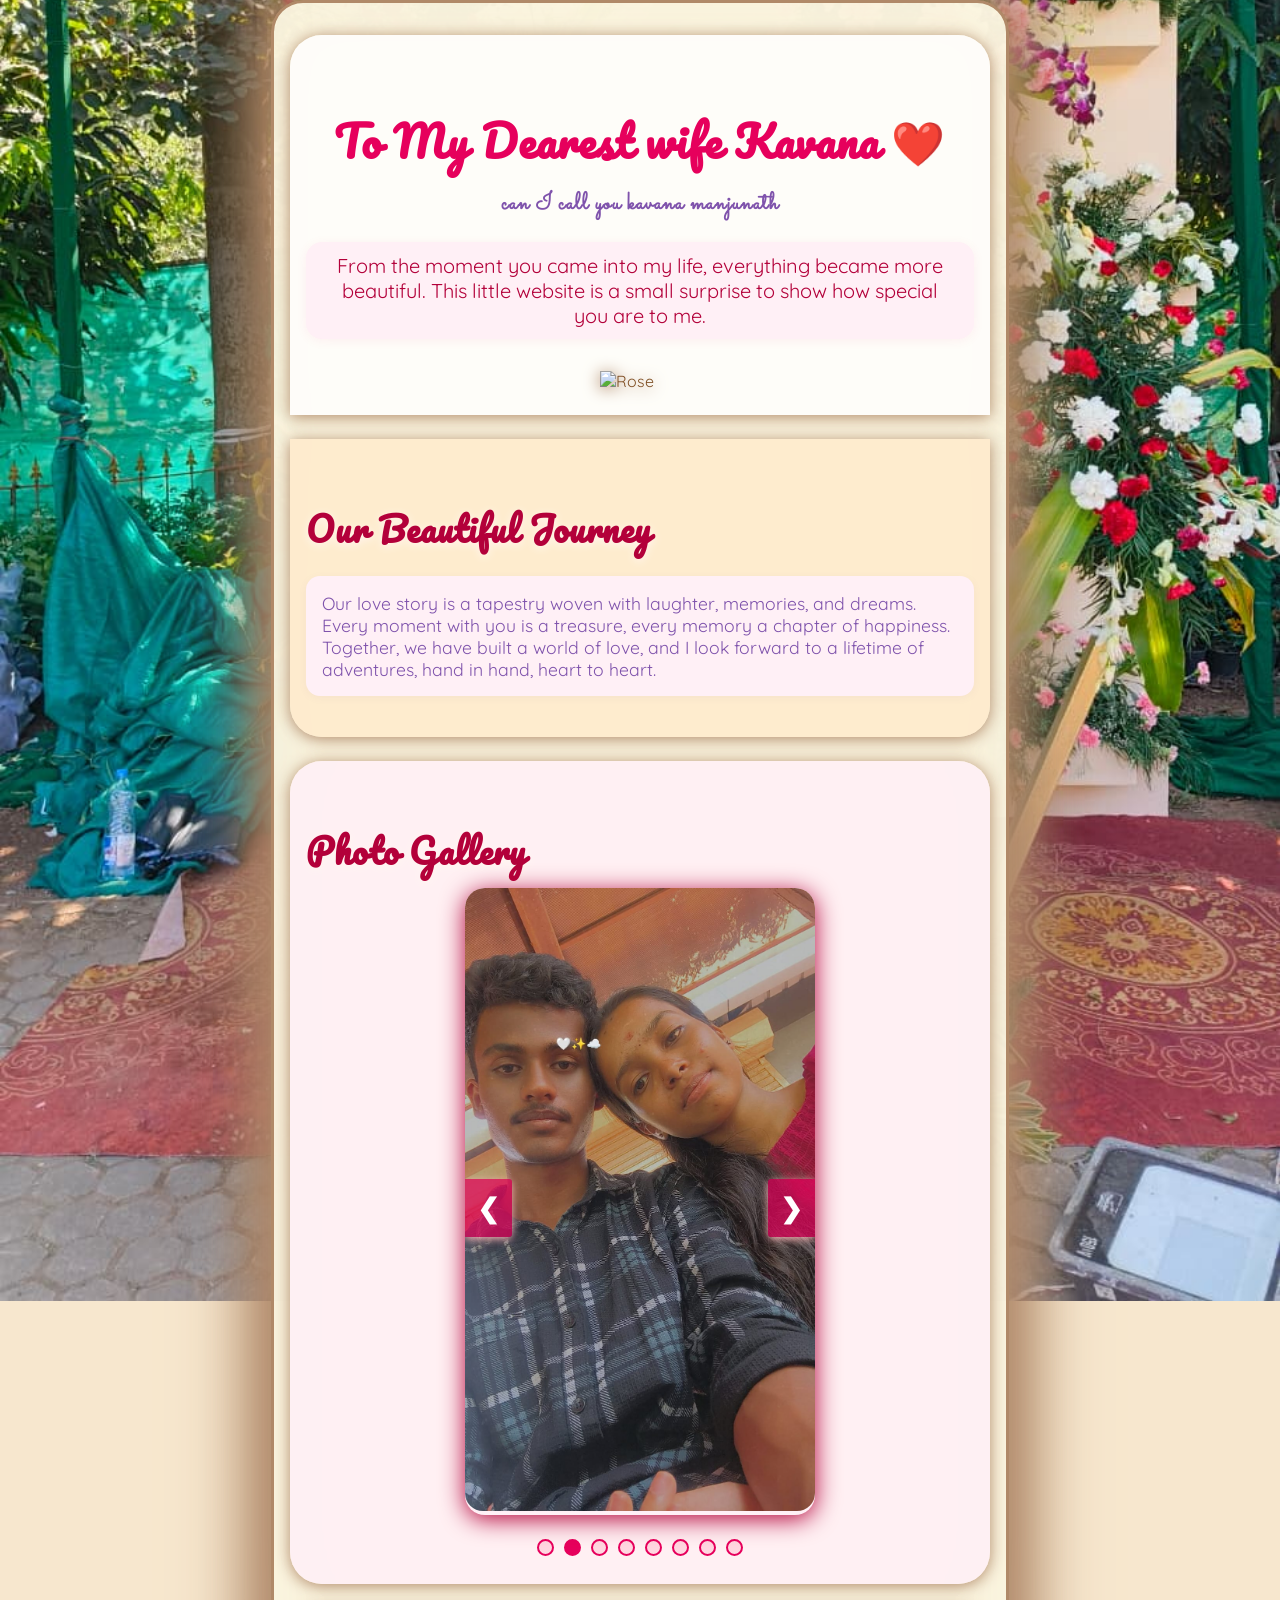
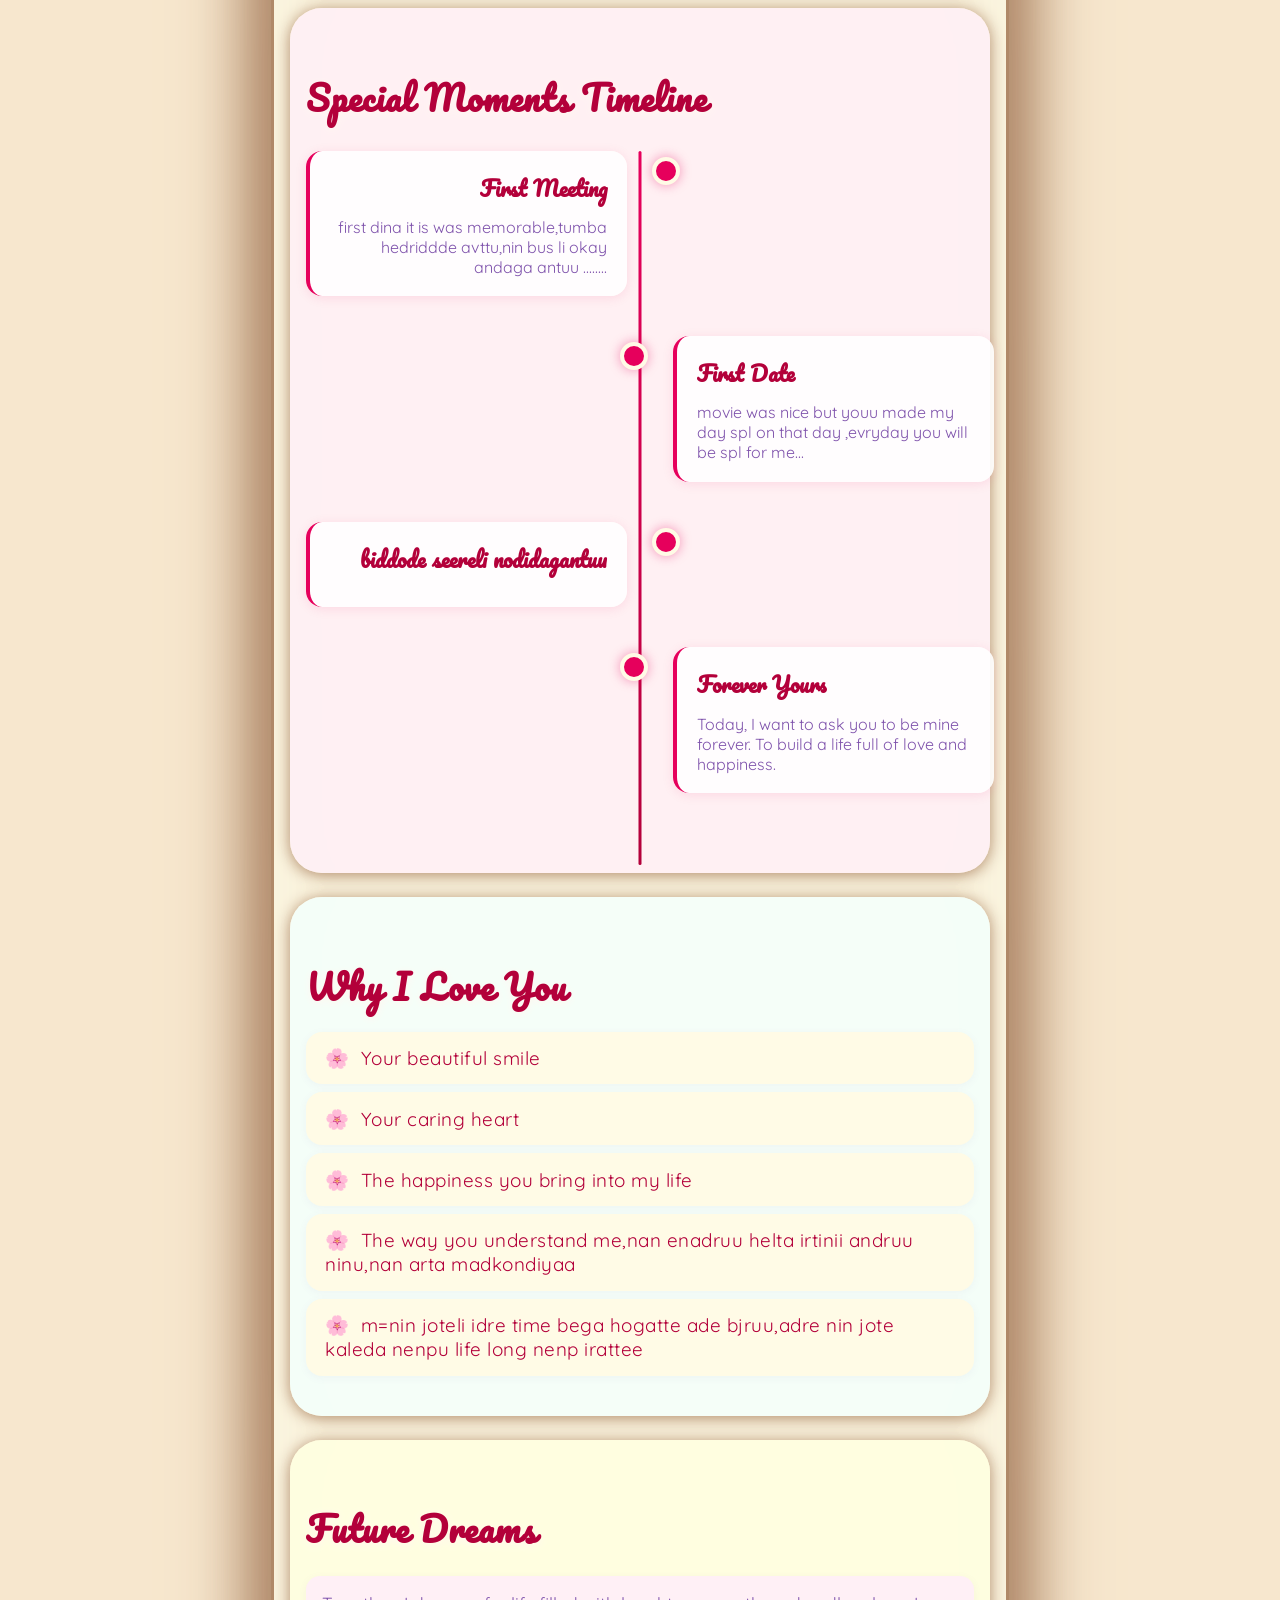
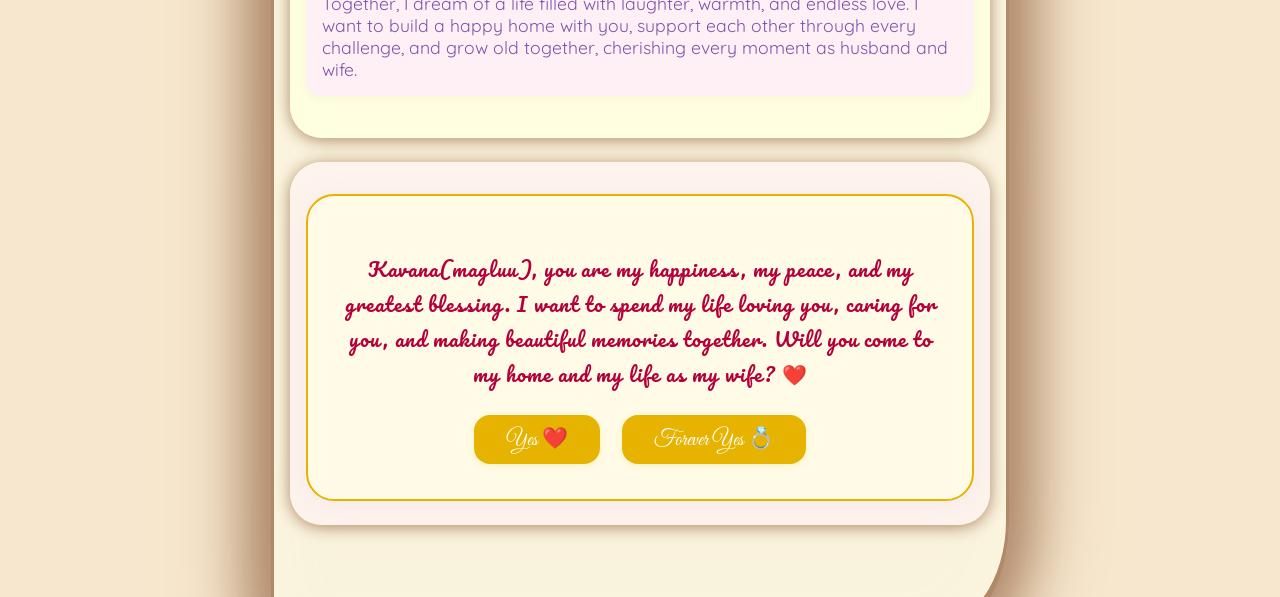
==== index.html @ 08000084 "Update project structure and complete TODO tasks" ====
<!DOCTYPE html>
<html lang="en">
<head>
  <meta charset="UTF-8" />
  <meta name="viewport" content="width=device-width, initial-scale=1.0" />
  <title>To My Dearest Wife Kavana ❤️</title>
  <link rel="stylesheet" href="style.css" />
  <link href="https://fonts.googleapis.com/css2?family=Great+Vibes&family=Montserrat:wght@400;700&family=Pacifico&family=Sacramento&family=Quicksand:wght@400;700&display=swap" rel="stylesheet">
</head>
<body>
  <div class="hearts-bg"></div>
  <main class="burnt-letter">
    <section class="hero">
      <h1><span class="rainbow-text">To My Dearest wife Kavana <span class="heart">❤️</span></span><br><span class="subtitle">can I call you kavana manjunath</span></h1>
      <p class="welcome">From the moment you came into my life, everything became more beautiful. This little website is a small surprise to show how special you are to me.</p>
      <img class="rose-deco" src="https://upload.wikimedia.org/wikipedia/commons/0/08/Red_rose.png" alt="Rose" />
    </section>
    <section class="story">
      <h2>Our Beautiful Journey</h2>
      <p>Our love story is a tapestry woven with laughter, memories, and dreams. Every moment with you is a treasure, every memory a chapter of happiness. Together, we have built a world of love, and I look forward to a lifetime of adventures, hand in hand, heart to heart.</p>
    </section>
    <section class="gallery">
      <h2>Photo Gallery</h2>
      <div class="slideshow-container">
        <div class="slide fade">
          <img src="1.jpeg" alt="Photo Memory 1" style="width:100%; height:auto; object-fit:cover; border-radius:18px;" />
        </div>
        <div class="slide fade">
          <img src="WhatsApp Image 2026-02-06 at 16.23.05.jpeg" alt="Photo Memory 2" style="width:100%; height:auto; object-fit:cover; border-radius:18px;" />
        </div>
        <div class="slide fade">
          <img src="WhatsApp Image 2026-02-06 at 16.24.10.jpeg" alt="Photo Memory 3" style="width:100%; height:auto; object-fit:cover; border-radius:18px;" />
        </div>
        <div class="slide fade">
          <img src="WhatsApp Image 2026-02-06 at 16.25.37.jpeg" alt="Photo Memory 4" style="width:100%; height:auto; object-fit:cover; border-radius:18px;" />
        </div>
        <div class="slide fade">
          <img src="WhatsApp Image 2026-02-06 at 16.26.19.jpeg" alt="Photo Memory 5" style="width:100%; height:auto; object-fit:cover; border-radius:18px;" />
        </div>
        <div class="slide fade">
          <img src="WhatsApp Image 2026-02-06 at 16.27.29.jpeg" alt="Photo Memory 6" style="width:100%; height:auto; object-fit:cover; border-radius:18px;" />
        </div>
        <div class="slide fade">
          <img src="WhatsApp Image 2026-02-06 at 16.31.44.jpeg" alt="Photo Memory 7" style="width:100%; height:auto; object-fit:cover; border-radius:18px;" />
        </div>
        <div class="slide fade">
          <img src="1.jpeg" alt="Photo Memory 8" style="width:100%; height:auto; object-fit:cover; border-radius:18px;" />
        </div>
        <a class="prev" onclick="plusSlides(-1)">&#10094;</a>
        <a class="next" onclick="plusSlides(1)">&#10095;</a>
      </div>
      <div class="dots" style="text-align:center">
        <span class="dot" onclick="currentSlide(1)"></span>
        <span class="dot" onclick="currentSlide(2)"></span>
        <span class="dot" onclick="currentSlide(3)"></span>
        <span class="dot" onclick="currentSlide(4)"></span>
        <span class="dot" onclick="currentSlide(5)"></span>
        <span class="dot" onclick="currentSlide(6)"></span>
        <span class="dot" onclick="currentSlide(7)"></span>
        <span class="dot" onclick="currentSlide(8)"></span>
      </div>
    </section>
    <section class="memories-timeline">
      <h2>Special Moments Timeline</h2>
      <div class="timeline">
        <div class="timeline-item">
          <div class="timeline-marker"></div>
          <div class="timeline-content">
            <h3>First Meeting</h3>
            <p>first dina it is was memorable,tumba hedriddde avttu,nin bus li okay andaga antuu ........</p>
          </div>
        </div>
        <div class="timeline-item">
          <div class="timeline-marker"></div>
          <div class="timeline-content">
            <h3>First Date</h3>
            <p>movie was nice but youu made my day spl on that day ,evryday you will be spl for me...  </p>
          </div>
        </div>
        <div class="timeline-item">
          <div class="timeline-marker"></div>
          <div class="timeline-content">
            <h3>biddode seereli nodidagantuu</h3>
            <p></p>
          </div>
        </div>
        <div class="timeline-item">
          <div class="timeline-marker"></div>
          <div class="timeline-content">
            <h3>Forever Yours</h3>
            <p>Today, I want to ask you to be mine forever. To build a life full of love and happiness.</p>
          </div>
        </div>
      </div>
    </section>
    <section class="why-love">
      <h2>Why I Love You</h2>
      <ul>
        <li>Your beautiful smile</li>
        <li>Your caring heart</li>
        <li>The happiness you bring into my life</li>
        <li>The way you understand me,nan enadruu helta irtinii andruu ninu,nan arta madkondiyaa</li>
        <li>m=nin joteli idre time bega hogatte ade bjruu,adre nin jote kaleda nenpu life long nenp irattee</li>
      </ul>
    </section>
    <section class="future-dreams">
      <h2>Future Dreams</h2>
      <p>Together, I dream of a life filled with laughter, warmth, and endless love. I want to build a happy home with you, support each other through every challenge, and grow old together, cherishing every moment as husband and wife.</p>
    </section>
    <section class="proposal">
      <div class="proposal-box">
        <p>Kavana(magluu), you are my happiness, my peace, and my greatest blessing. I want to spend my life loving you, caring for you, and making beautiful memories together. Will you come to my home and my life as my wife? <span class="heart">❤️</span></p>
        <div class="proposal-buttons">
          <button class="yes" onclick="window.location.href='congrats.html'">Yes <span class="heart">❤️</span></button>
          <button class="forever" onclick="window.location.href='congrats.html'">Forever Yes 💍</button>
        </div>
      </div>
    </section>
  </main>
  <footer>
    <p>With endless love,<br>Manjunath ❤️</p>
  </footer>
  <script src="script.js"></script>
  <script>
    let slideIndex = 1;
    showSlides(slideIndex);
    function plusSlides(n) { showSlides(slideIndex += n); }
    function currentSlide(n) { showSlides(slideIndex = n); }
    function showSlides(n) {
      let i;
      let slides = document.getElementsByClassName("slide");
      let dots = document.getElementsByClassName("dot");
      if (n > slides.length) {slideIndex = 1}
      if (n < 1) {slideIndex = slides.length}
      for (i = 0; i < slides.length; i++) {
        slides[i].style.display = "none";
      }
      for (i = 0; i < dots.length; i++) {
        dots[i].className = dots[i].className.replace(" active", "");
      }
      slides[slideIndex-1].style.display = "block";
      dots[slideIndex-1].className += " active";
    }
    // Auto slideshow
    setInterval(() => { plusSlides(1); }, 3500);
  </script>
</body>
</html>
---- style.css ----
body {
  margin: 0;
  font-family: 'Quicksand', 'Montserrat', Arial, sans-serif;
  background: url('../1.jpeg') center center/cover no-repeat fixed, #f7e7ce;
  color: #7f4f24;
  min-height: 100vh;
  overflow-x: hidden;
}
main.burnt-letter {
  position: relative;
  z-index: 1;
  max-width: 700px;
  margin: 0 auto;
  padding: 2rem 1rem 5rem 1rem;
  background: rgba(255,251,230,0.92);
  border-radius: 32px 32px 80px 32px/32px 32px 120px 32px;
  box-shadow: 0 0 60px 10px #b08968, 0 8px 32px rgba(127,83,172,0.08);
  border: 3px solid #b08968;
  border-bottom: 12px solid #b08968;
  filter: drop-shadow(0 0 30px #b08968);
  overflow: hidden;
}
.rose-deco {
  width: 80px;
  display: block;
  margin: 1.5rem auto 0 auto;
  filter: drop-shadow(0 2px 8px #b08968);
}
section.hero {
  background: rgba(255,255,255,0.85);
  border-radius: 32px 32px 0 0;
  box-shadow: 0 2px 16px 0 #b08968;
  padding: 2rem 1rem 1.5rem 1rem;
  margin-bottom: 1.5rem;
  position: relative;
}
section.story {
  background: rgba(255,235,205,0.85);
  border-radius: 0 0 32px 32px;
  box-shadow: 0 2px 16px 0 #b08968;
  padding: 2rem 1rem 1.5rem 1rem;
  margin-bottom: 1.5rem;
  position: relative;
}
section.gallery {
  background: rgba(255,240,245,0.92);
  border-radius: 32px;
  box-shadow: 0 2px 16px 0 #b08968;
  padding: 2rem 1rem 1.5rem 1rem;
  margin-bottom: 1.5rem;
  position: relative;
}
section.why-love {
  background: rgba(245,255,250,0.92);
  border-radius: 32px;
  box-shadow: 0 2px 16px 0 #b08968;
  padding: 2rem 1rem 1.5rem 1rem;
  margin-bottom: 1.5rem;
  position: relative;
}
section.future-dreams {
  background: rgba(255,255,224,0.92);
  border-radius: 32px;
  box-shadow: 0 2px 16px 0 #b08968;
  padding: 2rem 1rem 1.5rem 1rem;
  margin-bottom: 1.5rem;
  position: relative;
}
section.proposal {
  background: rgba(255,245,238,0.92);
  border-radius: 32px;
  box-shadow: 0 2px 16px 0 #b08968;
  padding: 2rem 1rem 1.5rem 1rem;
  margin-bottom: 1.5rem;
  position: relative;
}

/* Rainbow animated text for heading */
.rainbow-text {
  font-family: 'Pacifico', 'Great Vibes', cursive;
  font-size: 2.7rem;
  color: #e6005c;
  text-align: center;
  display: inline-block;
}
.hero h1 {
  font-family: 'Pacifico', 'Great Vibes', cursive;
  font-size: 2.7rem;
  color: #e6005c;
  text-align: center;
  margin-bottom: 0.5rem;
  letter-spacing: 1px;
}
.subtitle {
  font-family: 'Sacramento', cursive;
  font-size: 1.5rem;
  color: #7f53ac;
  display: block;
  margin-top: 0.5rem;
  text-align: center;
}
.welcome {
  text-align: center;
  font-size: 1.25rem;
  margin-bottom: 2rem;
  font-family: 'Quicksand', 'Montserrat', sans-serif;
  color: #b3003a;
  background: #fff0f6;
  border-radius: 16px;
  padding: 0.7rem 1.2rem;
  box-shadow: 0 2px 12px rgba(230,0,92,0.06);
}

section {
  margin-bottom: 2.5rem;
}

h2 {
  font-family: 'Pacifico', 'Great Vibes', cursive;
  color: #b3003a;
  font-size: 2.1rem;
  margin-bottom: 0.5rem;
  letter-spacing: 1px;
  text-shadow: 0 2px 8px #fff6f0;
}

.story p, .future-dreams p {
  font-size: 1.1rem;
  color: #7f53ac;
  background: #fff0f6;
  border-radius: 14px;
  padding: 1rem;
  box-shadow: 0 2px 8px rgba(127,83,172,0.06);
}

.slideshow-container {
  position: relative;
  max-width: 350px;
  margin: 0 auto 1.5rem auto;
  border-radius: 20px;
  box-shadow: 0 4px 24px 0 #b3003a;
  background: #fff0f6;
  overflow: hidden;
}
.slide {
  display: none;
  animation: fadein 1.2s;
}
@keyframes fadein {
  from { opacity: 0; }
  to { opacity: 1; }
}
.photo-placeholder {
  width: 100%;
  height: 220px;
  background: #fff;
  border: 2px dashed #b3003a;
  border-radius: 18px;
  display: flex;
  align-items: center;
  justify-content: center;
  color: #b3003a;
  font-size: 1.2rem;
  font-family: 'Quicksand', 'Montserrat', sans-serif;
  box-shadow: 0 2px 8px rgba(127,83,172,0.06);
  letter-spacing: 1px;
}
.prev, .next {
  cursor: pointer;
  position: absolute;
  top: 50%;
  width: auto;
  padding: 12px;
  margin-top: -22px;
  color: #fff;
  font-weight: bold;
  font-size: 1.7rem;
  border-radius: 0 3px 3px 0;
  user-select: none;
  background: rgba(230,0,92,0.7);
  box-shadow: 0 2px 8px #ffb6b9;
  z-index: 2;
  transition: background 0.2s;
}
.next {
  right: 0;
  border-radius: 3px 0 0 3px;
}
.prev:hover, .next:hover {
  background: #d72660;
}
.dots {
  text-align: center;
  margin-top: 0.5rem;
}
.dot {
  cursor: pointer;
  height: 13px;
  width: 13px;
  margin: 0 3px;
  background-color: #ffd6e0;
  border-radius: 50%;
  display: inline-block;
  transition: background-color 0.3s;
  border: 2px solid #e6005c;
}
.dot.active, .dot:hover {
  background-color: #e6005c;
}

.why-love ul {
  list-style: none;
  padding: 0;
}
.why-love li {
  background: #fffbe6;
  margin: 0.5rem 0;
  padding: 0.9rem 1.2rem;
  border-radius: 16px;
  font-size: 1.18rem;
  color: #b3003a;
  box-shadow: 0 2px 8px rgba(127,83,172,0.06);
  position: relative;
  font-family: 'Quicksand', 'Montserrat', sans-serif;
  letter-spacing: 0.5px;
}
.why-love li::before {
  content: '🌸';
  color: #e6b400;
  margin-right: 0.7rem;
  font-size: 1.2rem;
}

.proposal {
  display: flex;
  justify-content: center;
}
  .proposal-box {
    background: #fffbe6;
    border: 2px solid #e6b400;
    border-radius: 28px;
    padding: 2.2rem 1.7rem;
    box-shadow: 0 4px 32px rgba(127,83,172,0.08);
    text-align: center;
    position: relative;
    animation: pulse 2s infinite;
    font-family: 'Pacifico', 'Great Vibes', cursive;
    font-size: 1.25rem;
    color: #b3003a;
    letter-spacing: 1px;
  }
@keyframes pulse {
  0% { box-shadow: 0 4px 24px rgba(255,0,64,0.10); }
  50% { box-shadow: 0 8px 48px 8px #ffd6e0; }
  100% { box-shadow: 0 4px 24px rgba(255,0,64,0.10); }
}
.proposal-buttons {
  margin-top: 1.5rem;
}
.proposal-buttons button {
  font-family: 'Great Vibes', cursive;
  font-size: 1.3rem;
  background: #e6b400;
  color: #fff;
  border: none;
  border-radius: 16px;
  padding: 0.7rem 2rem;
  margin: 0 0.5rem;
  cursor: pointer;
  transition: background 0.2s, transform 0.2s;
  box-shadow: 0 2px 8px rgba(230,180,0,0.13);
}
.proposal-buttons button:hover {
  background: #b3003a;
  color: #fff;
  transform: scale(1.07);
}

footer {
  text-align: center;
  font-family: 'Sacramento', 'Great Vibes', cursive;
  font-size: 1.3rem;
  color: #b3003a;
  margin-top: 2rem;
  background: transparent;
  letter-spacing: 1px;
}

#music-toggle {
  position: fixed;
  bottom: 24px;
  right: 24px;
  background: #fffbe6;
  color: #b3003a;
  border: 2px solid #e6b400;
  border-radius: 50px;
  padding: 0.7rem 1.5rem;
  font-size: 1.1rem;
  font-family: 'Montserrat', sans-serif;
  cursor: pointer;
  z-index: 10;
  box-shadow: 0 2px 8px rgba(230,180,0,0.13);
  transition: background 0.2s, color 0.2s;
}
#music-toggle:hover {
  background: #e6b400;
  color: #fff;
}

/* Memories Timeline Section */
section.memories-timeline {
  background: rgba(255,240,245,0.92);
  border-radius: 32px;
  box-shadow: 0 2px 16px 0 #b08968;
  padding: 2rem 1rem 1.5rem 1rem;
  margin-bottom: 1.5rem;
  position: relative;
}

.timeline {
  position: relative;
  padding: 1rem 0;
}

.timeline::before {
  content: '';
  position: absolute;
  left: 50%;
  transform: translateX(-50%);
  width: 3px;
  height: 100%;
  background: linear-gradient(180deg, #e6005c, #b3003a);
  border-radius: 10px;
}

.timeline-item {
  position: relative;
  margin-bottom: 2.5rem;
  width: 48%;
}

.timeline-item:nth-child(odd) {
  margin-left: 0;
  text-align: right;
  padding-right: 3%;
}

.timeline-item:nth-child(even) {
  margin-left: 52%;
  text-align: left;
  padding-left: 3%;
}

.timeline-marker {
  position: absolute;
  width: 20px;
  height: 20px;
  background: #e6005c;
  border: 4px solid #fffbe6;
  border-radius: 50%;
  top: 6px;
  box-shadow: 0 0 12px rgba(230,0,92,0.4);
}

.timeline-item:nth-child(odd) .timeline-marker {
  right: -33px;
}

.timeline-item:nth-child(even) .timeline-marker {
  left: -33px;
}

.timeline-content {
  background: rgba(255,255,255,0.9);
  padding: 1.2rem;
  border-radius: 16px;
  box-shadow: 0 2px 12px rgba(230,0,92,0.1);
  border-left: 4px solid #e6005c;
}

.timeline-content h3 {
  color: #b3003a;
  font-size: 1.3rem;
  font-family: 'Pacifico', cursive;
  margin: 0 0 0.7rem 0;
}

.timeline-content p {
  color: #7f53ac;
  font-size: 1rem;
  margin: 0;
  font-family: 'Quicksand', 'Montserrat', sans-serif;
}

@media (max-width: 900px) {
  .timeline::before {
    left: 20px;
  }
  
  .timeline-item,
  .timeline-item:nth-child(odd),
  .timeline-item:nth-child(even) {
    width: 100%;
    margin-left: 0;
    margin-bottom: 2rem;
    padding-left: 60px;
    padding-right: 0;
    text-align: left;
  }
  
  .timeline-marker,
  .timeline-item:nth-child(odd) .timeline-marker,
  .timeline-item:nth-child(even) .timeline-marker {
    left: 0;
    right: auto;
  }
}

@media (max-width: 600px) {
  main {
    padding: 1rem 0.2rem 4rem 0.2rem;
  }
  .gallery .photos {
    flex-direction: column;
    align-items: center;
  }
  .photo-placeholder {
    width: 90vw;
    max-width: 300px;
    height: 90vw;
    max-height: 300px;
  }
  .proposal-box {
    padding: 1.2rem 0.5rem;
  }
}
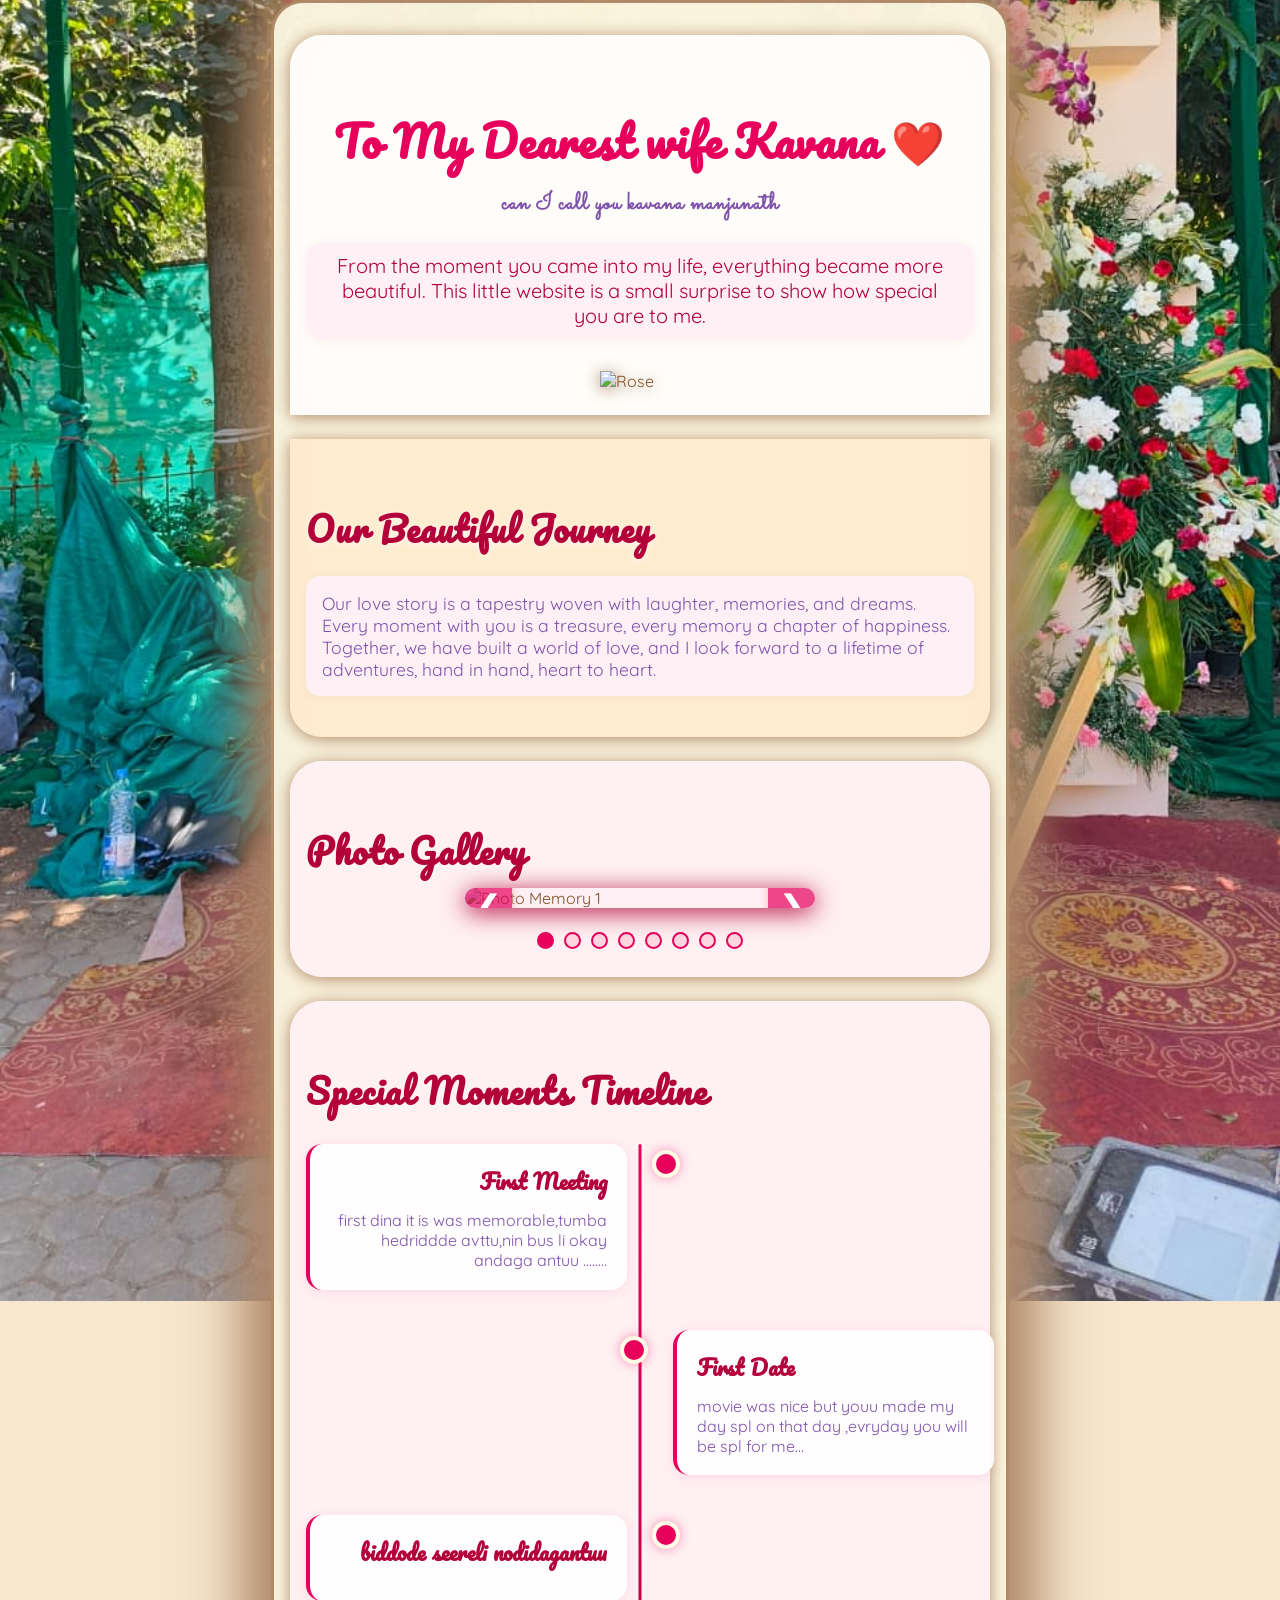
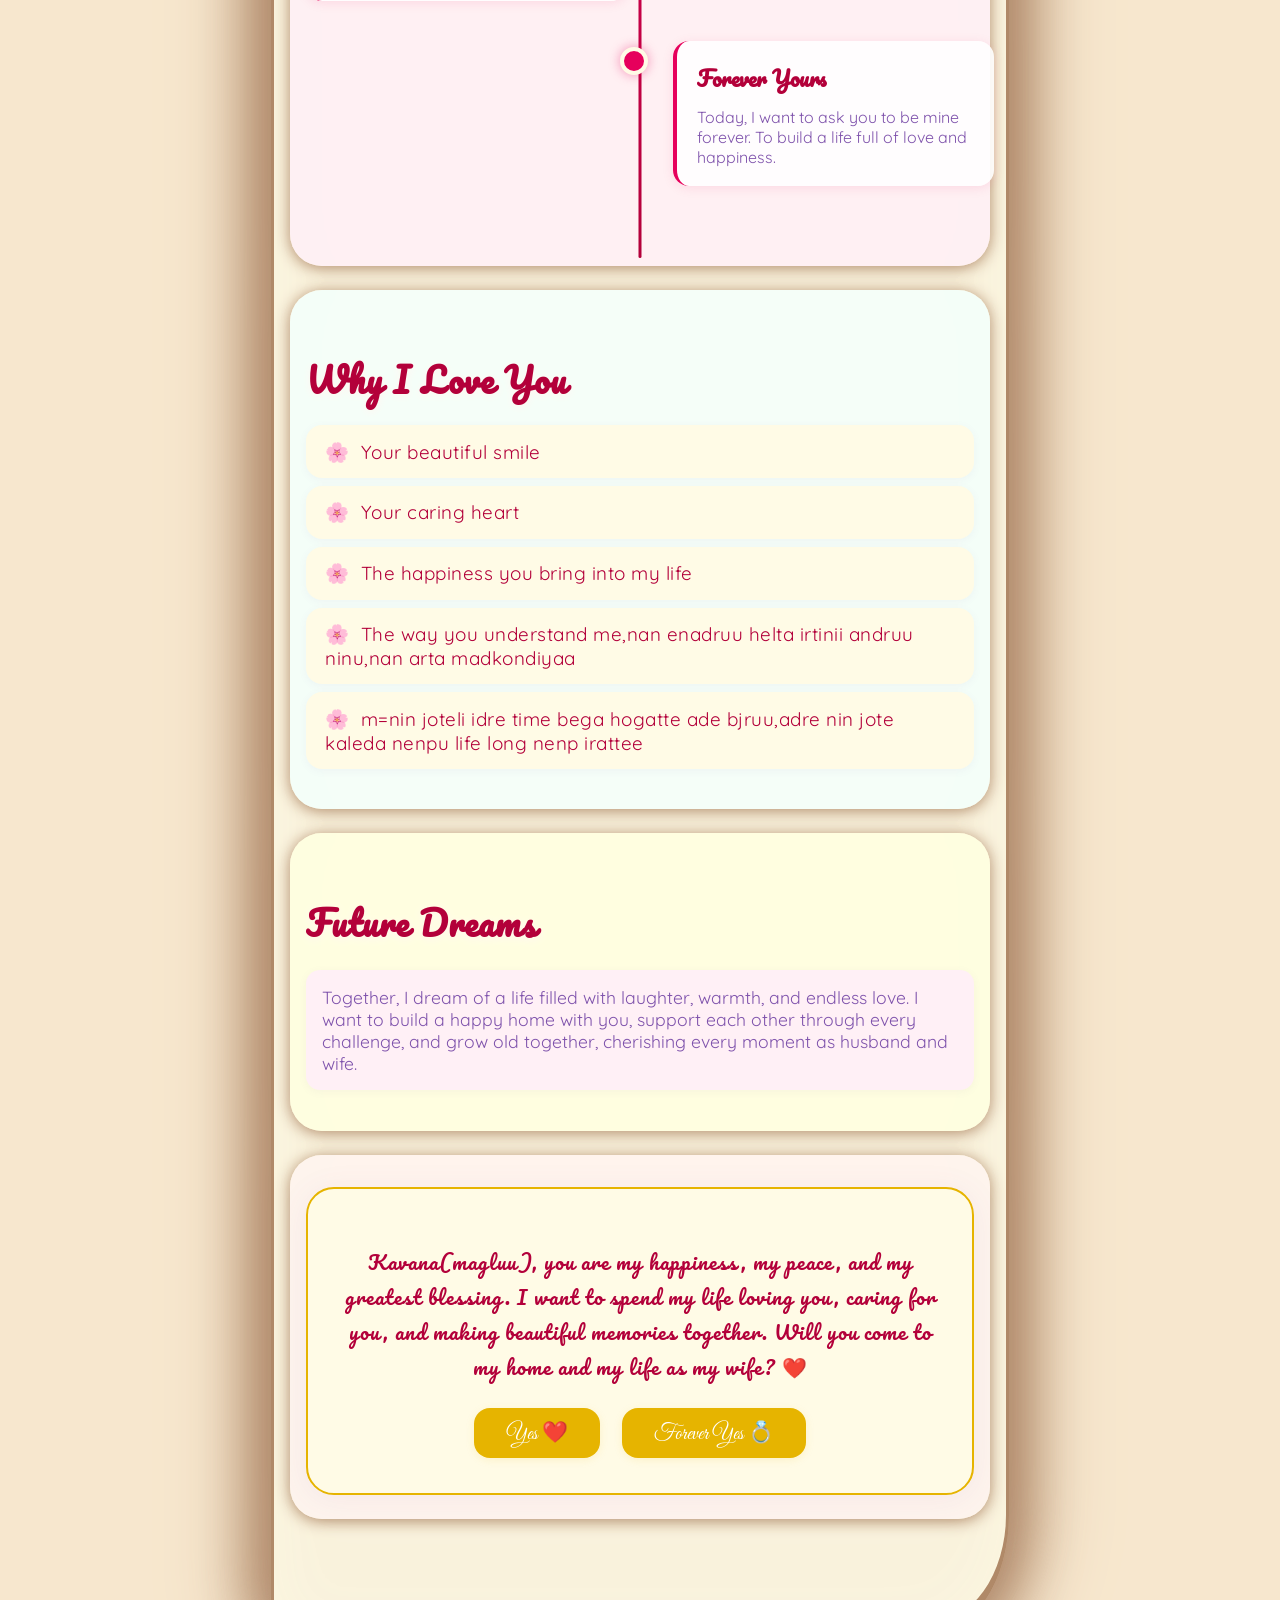
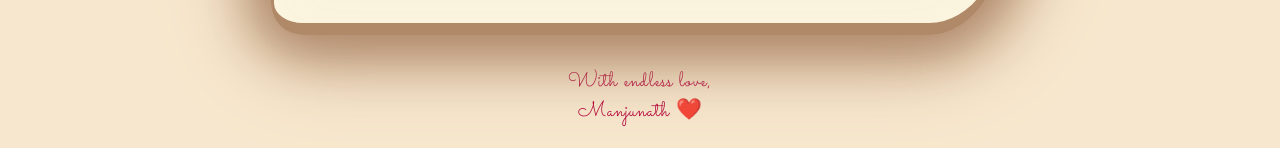
==== commit 6d35614a: "Add background audio and update TODO" ====
--- a/index.html
+++ b/index.html
@@ -9,6 +9,9 @@
 </head>
 <body>
   <div class="hearts-bg"></div>
+  <audio autoplay loop muted>
+    <source src="assets/audio" type="audio/mpeg">
+  </audio>
   <main class="burnt-letter">
     <section class="hero">
       <h1><span class="rainbow-text">To My Dearest wife Kavana <span class="heart">❤️</span></span><br><span class="subtitle">can I call you kavana manjunath</span></h1>
@@ -23,28 +26,28 @@
       <h2>Photo Gallery</h2>
       <div class="slideshow-container">
         <div class="slide fade">
-          <img src="1.jpeg" alt="Photo Memory 1" style="width:100%; height:auto; object-fit:cover; border-radius:18px;" />
+          <img src="assets/images/WhatsApp Image 2026-02-06 at 16.23.05.jpeg" alt="Photo Memory 1" style="width:100%; height:auto; object-fit:cover; border-radius:18px;" />
         </div>
         <div class="slide fade">
-          <img src="WhatsApp Image 2026-02-06 at 16.23.05.jpeg" alt="Photo Memory 2" style="width:100%; height:auto; object-fit:cover; border-radius:18px;" />
+          <img src="assets/images/WhatsApp Image 2026-02-06 at 16.23.05.jpeg" alt="Photo Memory 2" style="width:100%; height:auto; object-fit:cover; border-radius:18px;" />
         </div>
         <div class="slide fade">
-          <img src="WhatsApp Image 2026-02-06 at 16.24.10.jpeg" alt="Photo Memory 3" style="width:100%; height:auto; object-fit:cover; border-radius:18px;" />
+          <img src="assets/images/WhatsApp Image 2026-02-06 at 16.24.10.jpeg" alt="Photo Memory 3" style="width:100%; height:auto; object-fit:cover; border-radius:18px;" />
         </div>
         <div class="slide fade">
-          <img src="WhatsApp Image 2026-02-06 at 16.25.37.jpeg" alt="Photo Memory 4" style="width:100%; height:auto; object-fit:cover; border-radius:18px;" />
+          <img src="assets/images/WhatsApp Image 2026-02-06 at 16.25.37.jpeg" alt="Photo Memory 4" style="width:100%; height:auto; object-fit:cover; border-radius:18px;" />
         </div>
         <div class="slide fade">
-          <img src="WhatsApp Image 2026-02-06 at 16.26.19.jpeg" alt="Photo Memory 5" style="width:100%; height:auto; object-fit:cover; border-radius:18px;" />
+          <img src="assets/images/WhatsApp Image 2026-02-06 at 16.26.19.jpeg" alt="Photo Memory 5" style="width:100%; height:auto; object-fit:cover; border-radius:18px;" />
         </div>
         <div class="slide fade">
-          <img src="WhatsApp Image 2026-02-06 at 16.27.29.jpeg" alt="Photo Memory 6" style="width:100%; height:auto; object-fit:cover; border-radius:18px;" />
+          <img src="assets/images/WhatsApp Image 2026-02-06 at 16.27.29.jpeg" alt="Photo Memory 6" style="width:100%; height:auto; object-fit:cover; border-radius:18px;" />
         </div>
         <div class="slide fade">
-          <img src="WhatsApp Image 2026-02-06 at 16.31.44.jpeg" alt="Photo Memory 7" style="width:100%; height:auto; object-fit:cover; border-radius:18px;" />
+          <img src="assets/images/WhatsApp Image 2026-02-06 at 16.31.44.jpeg" alt="Photo Memory 7" style="width:100%; height:auto; object-fit:cover; border-radius:18px;" />
         </div>
         <div class="slide fade">
-          <img src="1.jpeg" alt="Photo Memory 8" style="width:100%; height:auto; object-fit:cover; border-radius:18px;" />
+          <img src="assets/images/WhatsApp Image 2026-02-06 at 16.23.05.jpeg" alt="Photo Memory 8" style="width:100%; height:auto; object-fit:cover; border-radius:18px;" />
         </div>
         <a class="prev" onclick="plusSlides(-1)">&#10094;</a>
         <a class="next" onclick="plusSlides(1)">&#10095;</a>
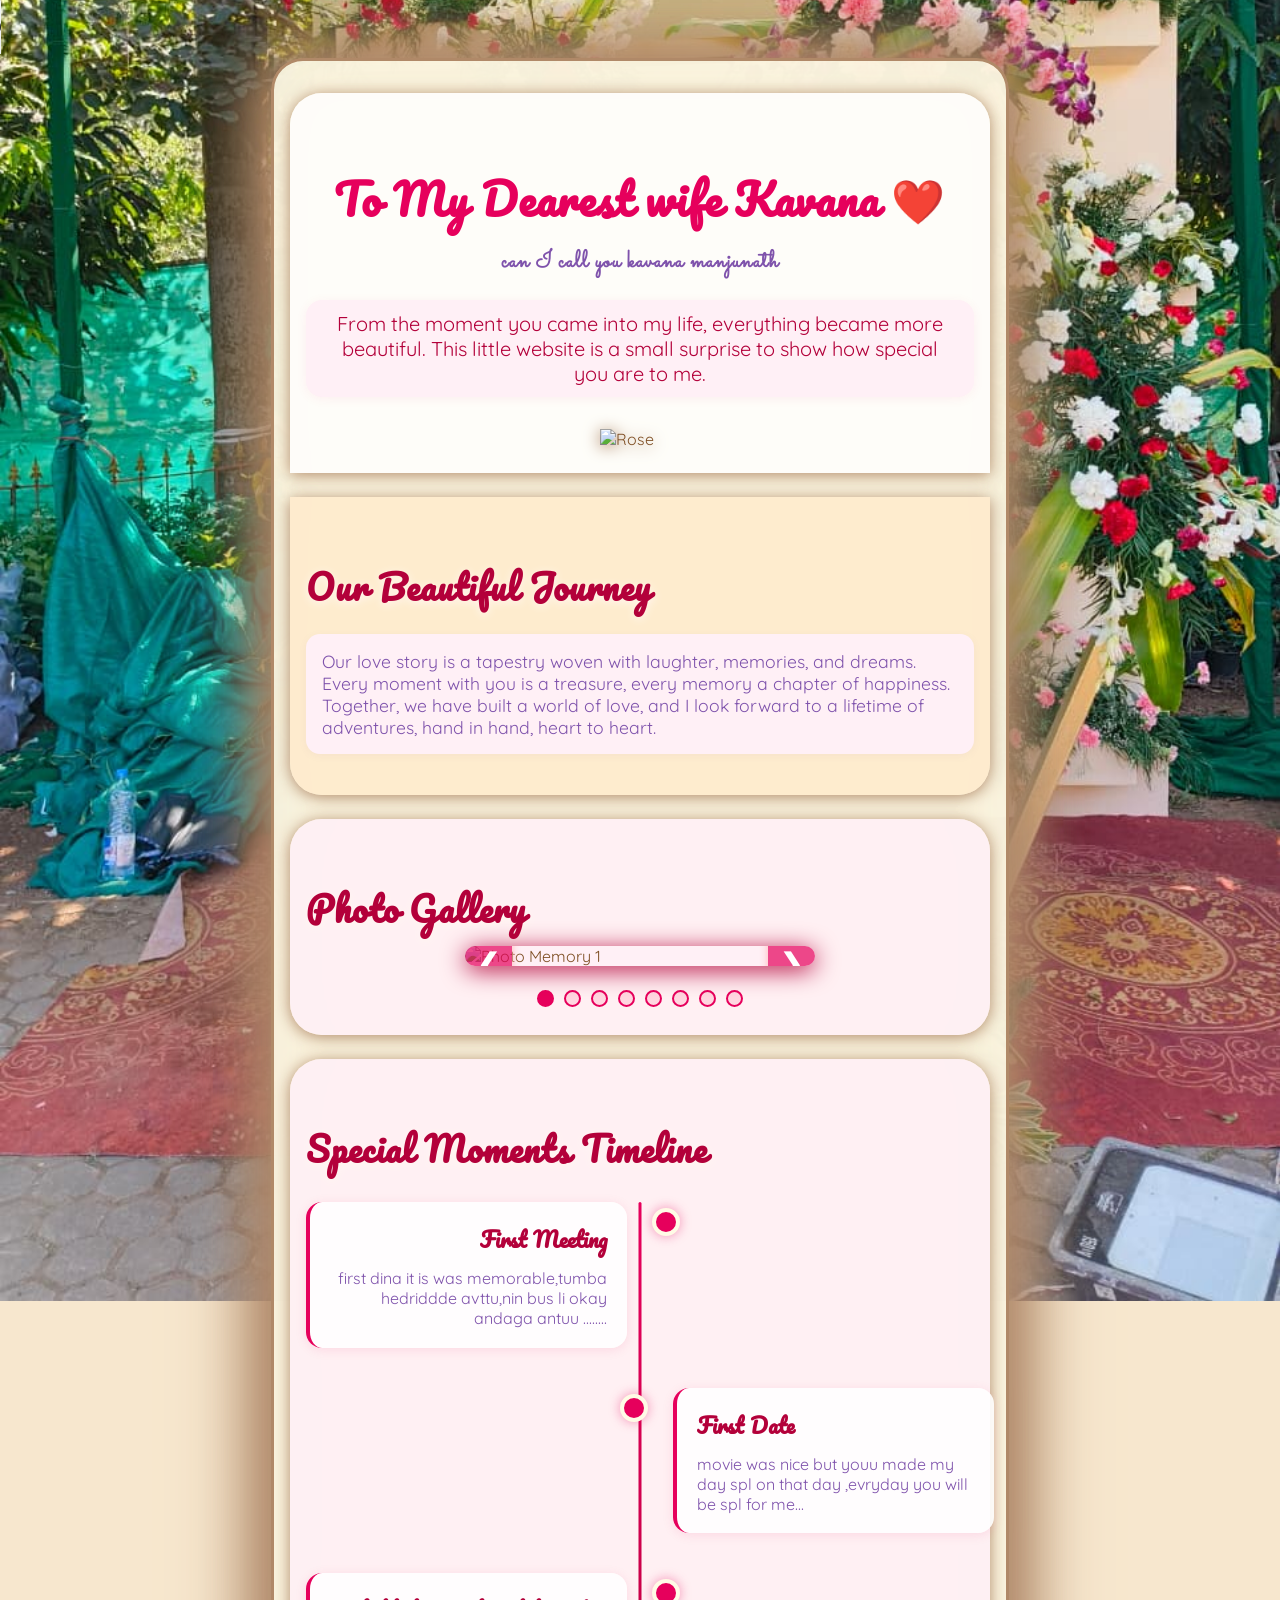
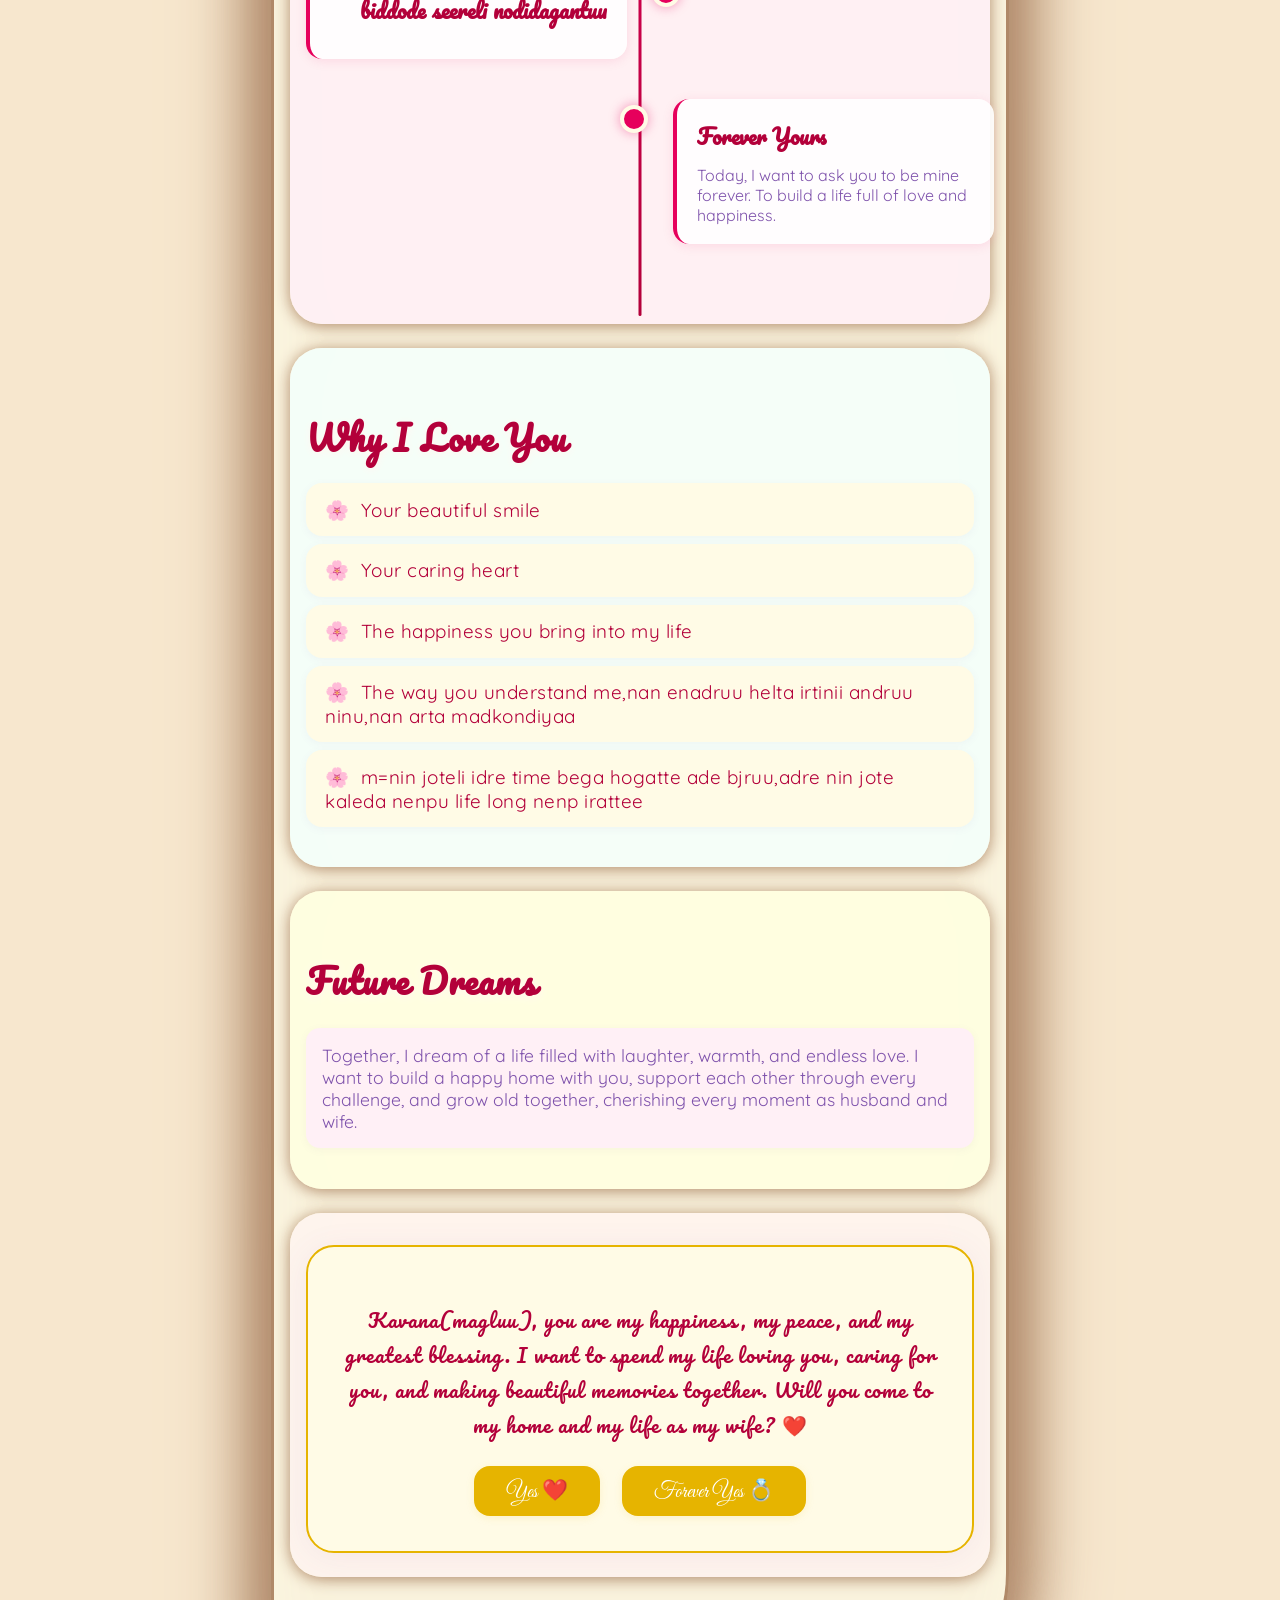
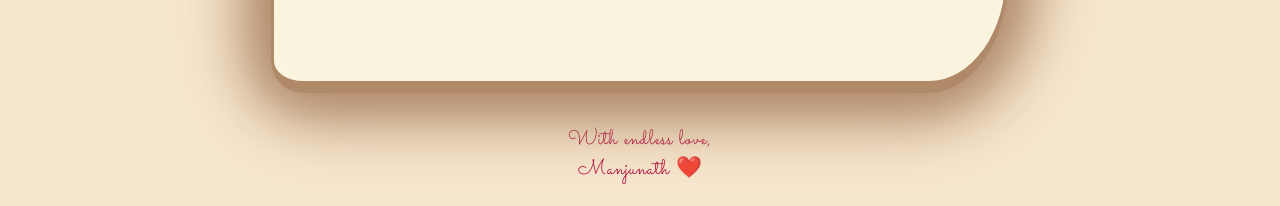
==== commit 44e2839f: "Fix audio: remove muted attribute and add controls" ====
--- a/index.html
+++ b/index.html
@@ -9,7 +9,7 @@
 </head>
 <body>
   <div class="hearts-bg"></div>
-  <audio autoplay loop muted>
+  <audio autoplay loop controls>
     <source src="assets/audio" type="audio/mpeg">
   </audio>
   <main class="burnt-letter">
